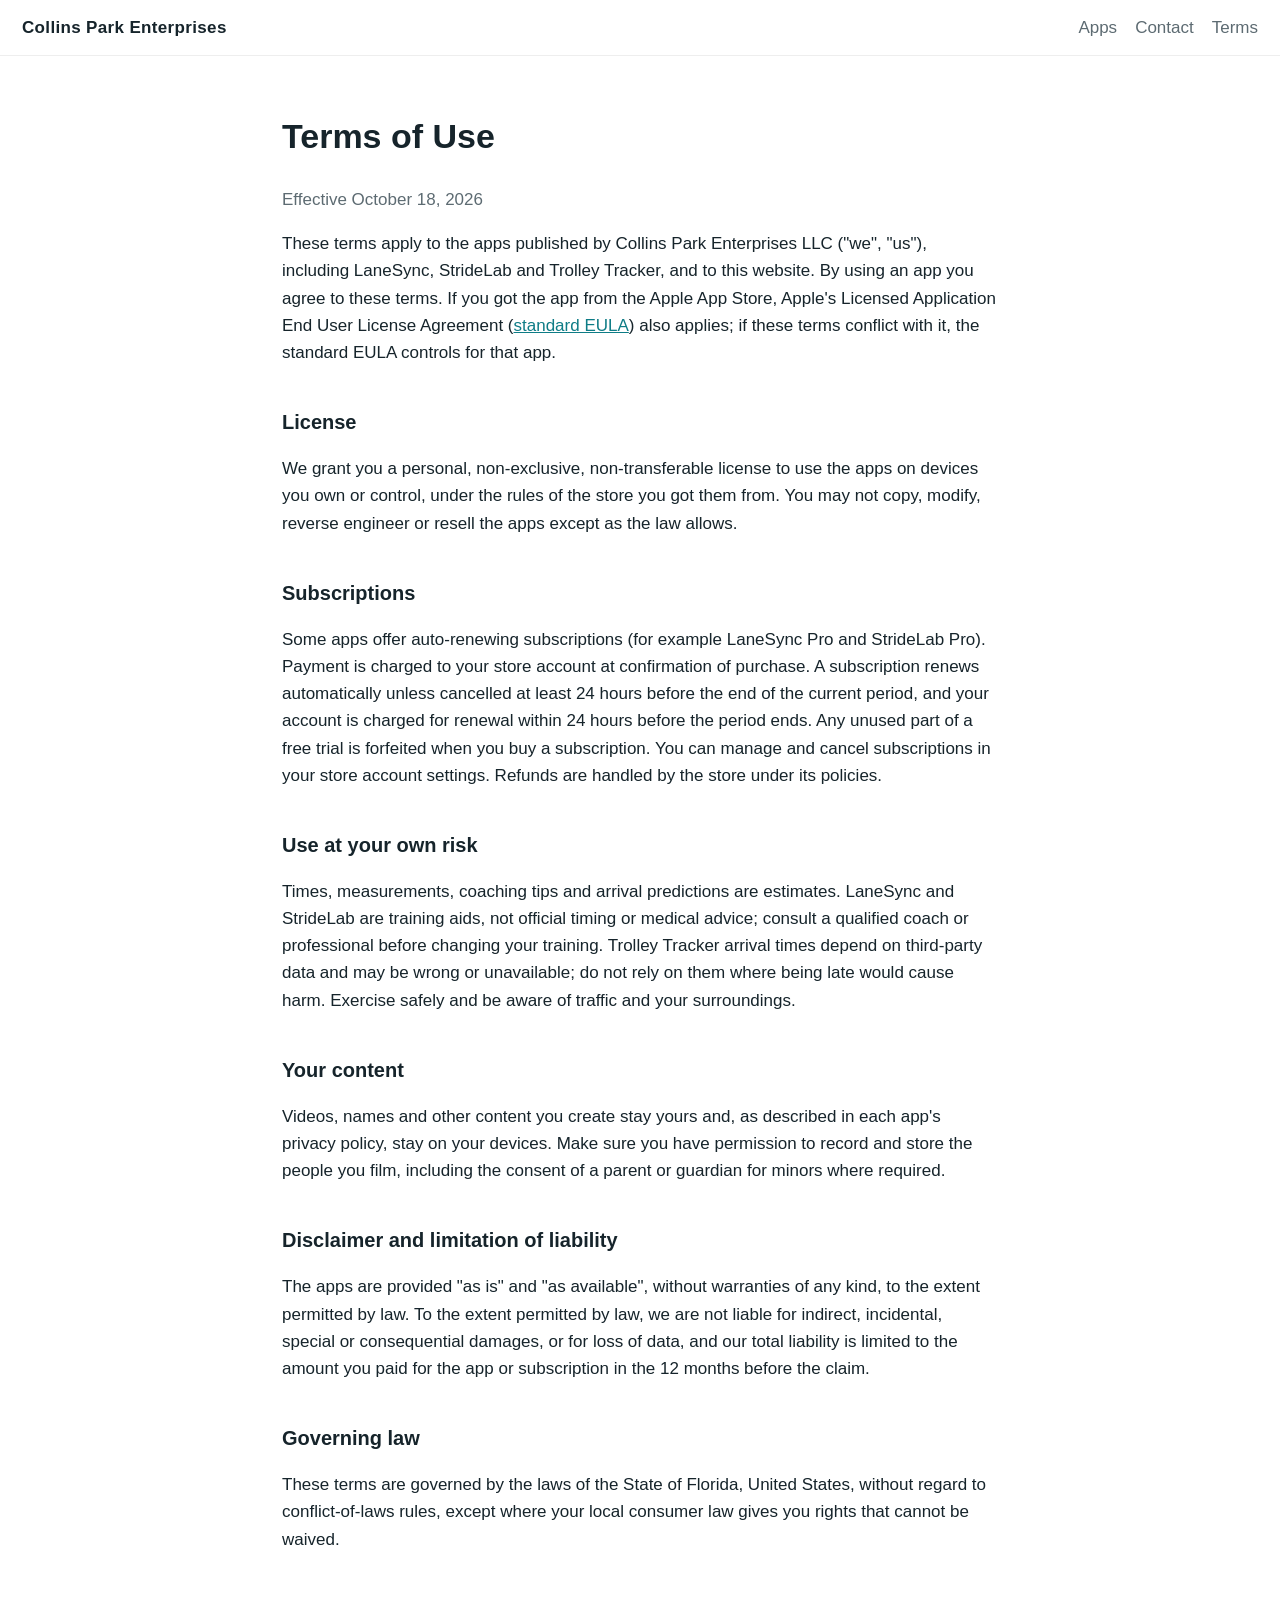
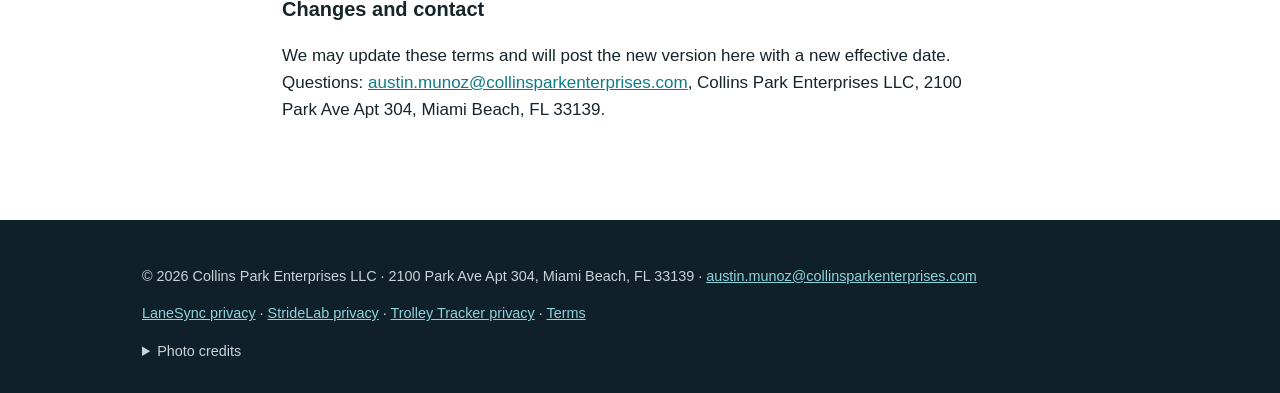
==== terms/index.html @ 1e59d23f "Collins Park Enterprises site: home, privacy policies, terms, photos" ====
<!doctype html><html lang="en"><head><meta charset="utf-8"><meta name="viewport" content="width=device-width,initial-scale=1">
<title>Terms of Use · Collins Park Enterprises</title><meta name="description" content="Collins Park Enterprises LLC, a Florida company that builds mobile apps."><link rel="stylesheet" href="../style.css"></head><body>
<header class="nav"><a class="brand" href="../">Collins Park Enterprises</a><nav><a href="../#apps">Apps</a><a href="../#contact">Contact</a><a href="../terms/">Terms</a></nav></header><main class="wrap doc"><h1>Terms of Use</h1><p class="muted">Effective October 18, 2026</p>
<p>These terms apply to the apps published by Collins Park Enterprises LLC ("we", "us"), including LaneSync, StrideLab and Trolley Tracker, and to this website. By using an app you agree to these terms. If you got the app from the Apple App Store, Apple's Licensed Application End User License Agreement (<a href="https://www.apple.com/legal/internet-services/itunes/dev/stdeula/">standard EULA</a>) also applies; if these terms conflict with it, the standard EULA controls for that app.</p>
<h2>License</h2><p>We grant you a personal, non-exclusive, non-transferable license to use the apps on devices you own or control, under the rules of the store you got them from. You may not copy, modify, reverse engineer or resell the apps except as the law allows.</p>
<h2>Subscriptions</h2><p>Some apps offer auto-renewing subscriptions (for example LaneSync Pro and StrideLab Pro). Payment is charged to your store account at confirmation of purchase. A subscription renews automatically unless cancelled at least 24 hours before the end of the current period, and your account is charged for renewal within 24 hours before the period ends. Any unused part of a free trial is forfeited when you buy a subscription. You can manage and cancel subscriptions in your store account settings. Refunds are handled by the store under its policies.</p>
<h2>Use at your own risk</h2><p>Times, measurements, coaching tips and arrival predictions are estimates. LaneSync and StrideLab are training aids, not official timing or medical advice; consult a qualified coach or professional before changing your training. Trolley Tracker arrival times depend on third-party data and may be wrong or unavailable; do not rely on them where being late would cause harm. Exercise safely and be aware of traffic and your surroundings.</p>
<h2>Your content</h2><p>Videos, names and other content you create stay yours and, as described in each app's privacy policy, stay on your devices. Make sure you have permission to record and store the people you film, including the consent of a parent or guardian for minors where required.</p>
<h2>Disclaimer and limitation of liability</h2><p>The apps are provided "as is" and "as available", without warranties of any kind, to the extent permitted by law. To the extent permitted by law, we are not liable for indirect, incidental, special or consequential damages, or for loss of data, and our total liability is limited to the amount you paid for the app or subscription in the 12 months before the claim.</p>
<h2>Governing law</h2><p>These terms are governed by the laws of the State of Florida, United States, without regard to conflict-of-laws rules, except where your local consumer law gives you rights that cannot be waived.</p>
<h2>Changes and contact</h2><p>We may update these terms and will post the new version here with a new effective date. Questions: <a href="mailto:austin.munoz@collinsparkenterprises.com">austin.munoz@collinsparkenterprises.com</a>, Collins Park Enterprises LLC, 2100 Park Ave Apt 304, Miami Beach, FL 33139.</p></main><footer><div class="wrap"><p>© 2026 Collins Park Enterprises LLC · 2100 Park Ave Apt 304, Miami Beach, FL 33139 · <a href="mailto:austin.munoz@collinsparkenterprises.com">austin.munoz@collinsparkenterprises.com</a></p>
<p><a href="../privacy/lanesync/">LaneSync privacy</a> · <a href="../privacy/stridelab/">StrideLab privacy</a> · <a href="../privacy/trolley-tracker/">Trolley Tracker privacy</a> · <a href="../terms/">Terms</a></p><details class="credits"><summary>Photo credits</summary><ul><li>“<a href="https://commons.wikimedia.org/wiki/File:Miami_Beach_-_Bass_Museum_of_Art_Building.jpg">Miami Beach - Bass Museum of Art Building</a>” by P. Hughes, <a href="https://creativecommons.org/licenses/by/4.0">CC BY 4.0</a>, via Wikimedia Commons. Resized and compressed.</li><li>“<a href="https://commons.wikimedia.org/wiki/File:Miami_Beach_-_Bass_Museum_of_Art_entrance.jpg">Miami Beach - Bass Museum of Art entrance</a>” by P. Hughes, <a href="https://creativecommons.org/licenses/by/4.0">CC BY 4.0</a>, via Wikimedia Commons. Resized and compressed.</li><li>“<a href="https://commons.wikimedia.org/wiki/File:Collins_Park_(Miami_Beach,_Florida)_1.jpg">Collins Park (Miami Beach, Florida) 1</a>” by Tamanoeconomico, <a href="https://creativecommons.org/licenses/by-sa/4.0">CC BY-SA 4.0</a>, via Wikimedia Commons. Resized and compressed.</li><li>“<a href="https://commons.wikimedia.org/wiki/File:Miami_Beach_Florida_-_Collins_Park,_Jan_2018_-_01.jpg">Miami Beach Florida - Collins Park, Jan 2018 - 01</a>” by Infrogmation of New Orleans, <a href="https://creativecommons.org/licenses/by/2.0">CC BY 2.0</a>, via Wikimedia Commons. Resized and compressed.</li></ul></details></div></footer></body></html>
---- style.css ----
:root{--ink:#16242b;--muted:#5d6b72;--accent:#0e7c86;--sand:#f6f1e9}
*{box-sizing:border-box}body{margin:0;font:17px/1.6 -apple-system,BlinkMacSystemFont,"Segoe UI",Roboto,sans-serif;color:var(--ink);background:#fff}
a{color:var(--accent)}.wrap{max-width:1040px;margin:0 auto;padding:0 22px}
.nav{display:flex;justify-content:space-between;align-items:center;padding:14px 22px;position:sticky;top:0;background:rgba(255,255,255,.94);backdrop-filter:blur(6px);z-index:2;border-bottom:1px solid #eee}
.brand{font-weight:700;text-decoration:none;color:var(--ink);letter-spacing:.02em}.nav nav a{margin-left:18px;text-decoration:none;color:var(--muted)}
.hero{min-height:62vh;display:flex;align-items:flex-end;background-size:cover;background-position:center;color:#fff;padding:0 0 56px}
.hero h1{font-size:clamp(2.2rem,6vw,4rem);margin:0;line-height:1.1}.hero p{font-size:1.25rem;margin:.4em 0 0}
section{margin:64px 0}.split{display:grid;grid-template-columns:1fr 1fr;gap:40px;align-items:center}
.split img,.band{width:100%;border-radius:14px;display:block;object-fit:cover}.band{height:320px;margin:64px 0}
.cards{display:grid;grid-template-columns:repeat(auto-fit,minmax(250px,1fr));gap:22px}
.cards article{background:var(--sand);border-radius:14px;padding:24px}.cards h3{margin-top:0}
.doc{max-width:760px;padding-top:30px;padding-bottom:40px}.doc h2{margin-top:2em;font-size:1.25rem}.muted{color:var(--muted)}.lead{background:var(--sand);padding:16px 20px;border-radius:10px}
footer{background:#10202a;color:#c9d3d8;padding:30px 0;font-size:.9rem;margin-top:40px}footer a{color:#8fd3da}
.credits summary{cursor:pointer;margin-top:10px}.credits li{margin:4px 0}
@media(max-width:760px){.split{grid-template-columns:1fr}.rev img{order:2}.nav nav a{margin-left:12px}}
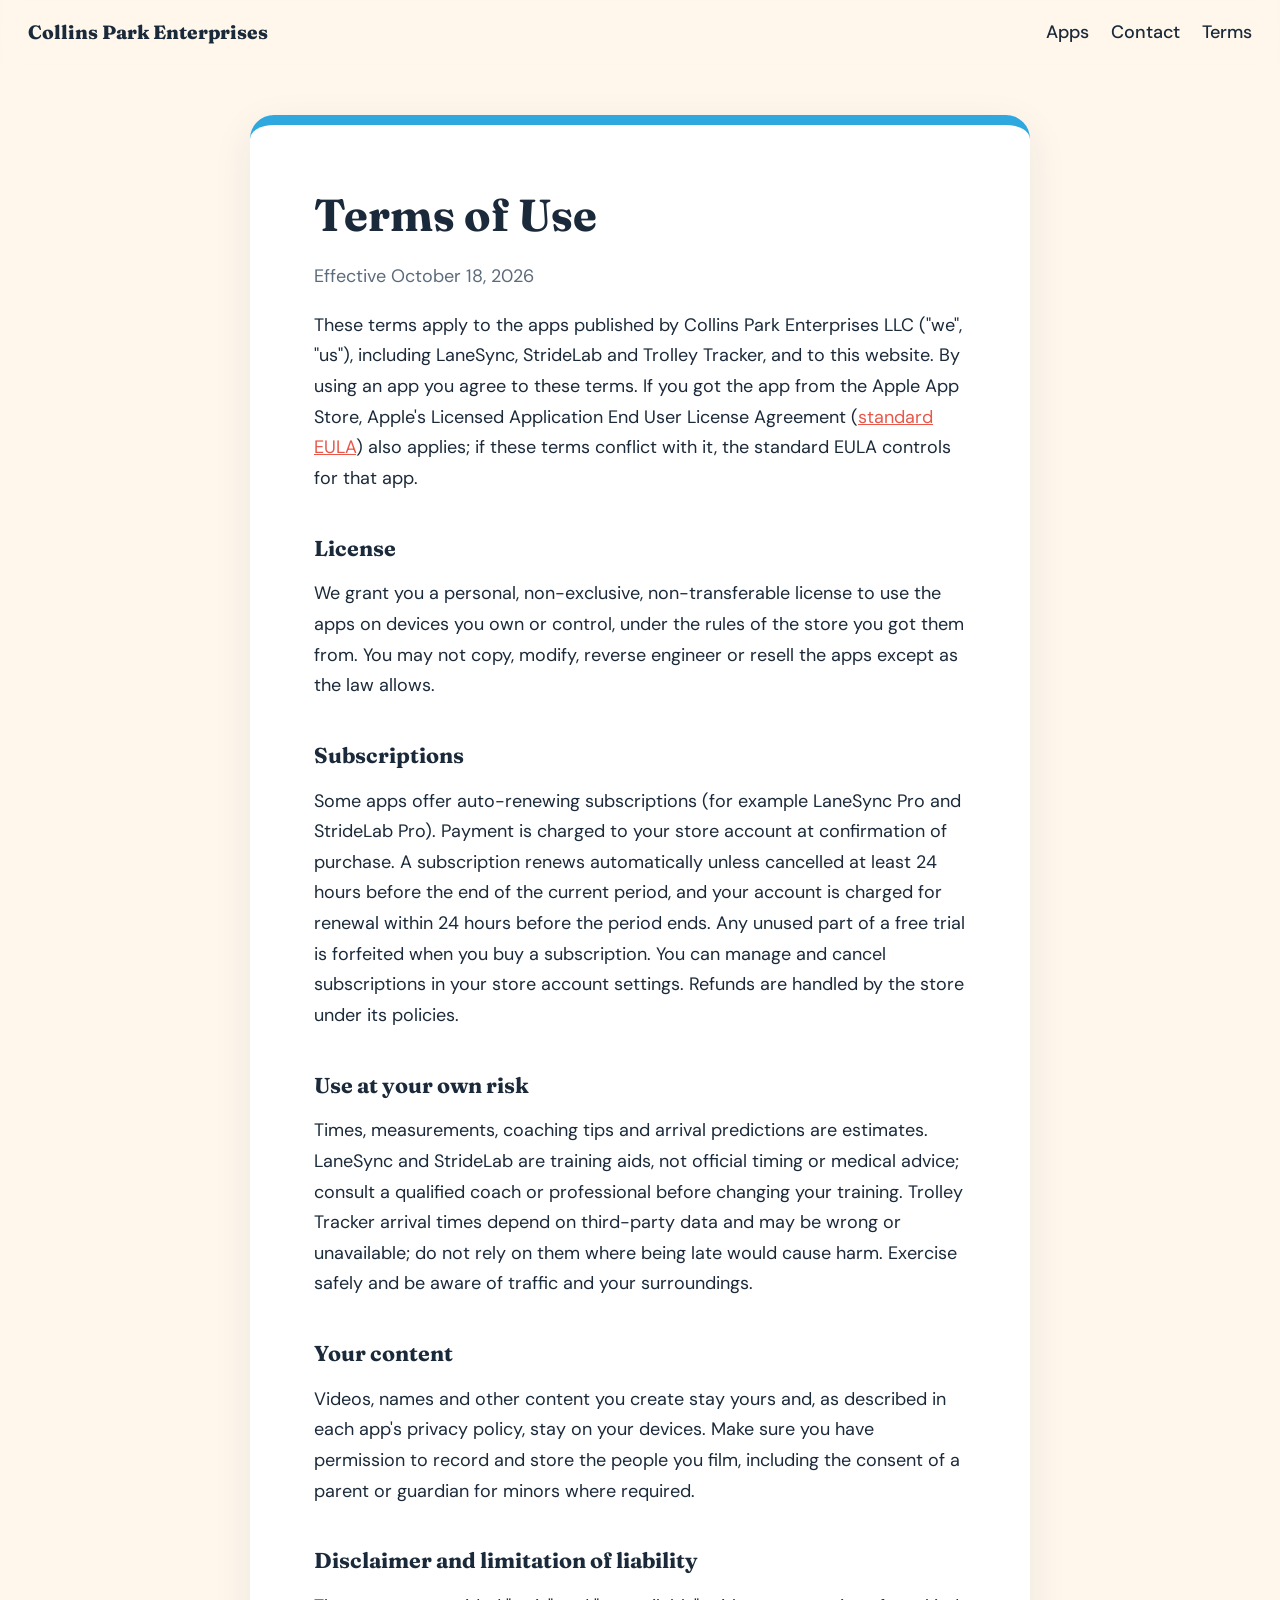
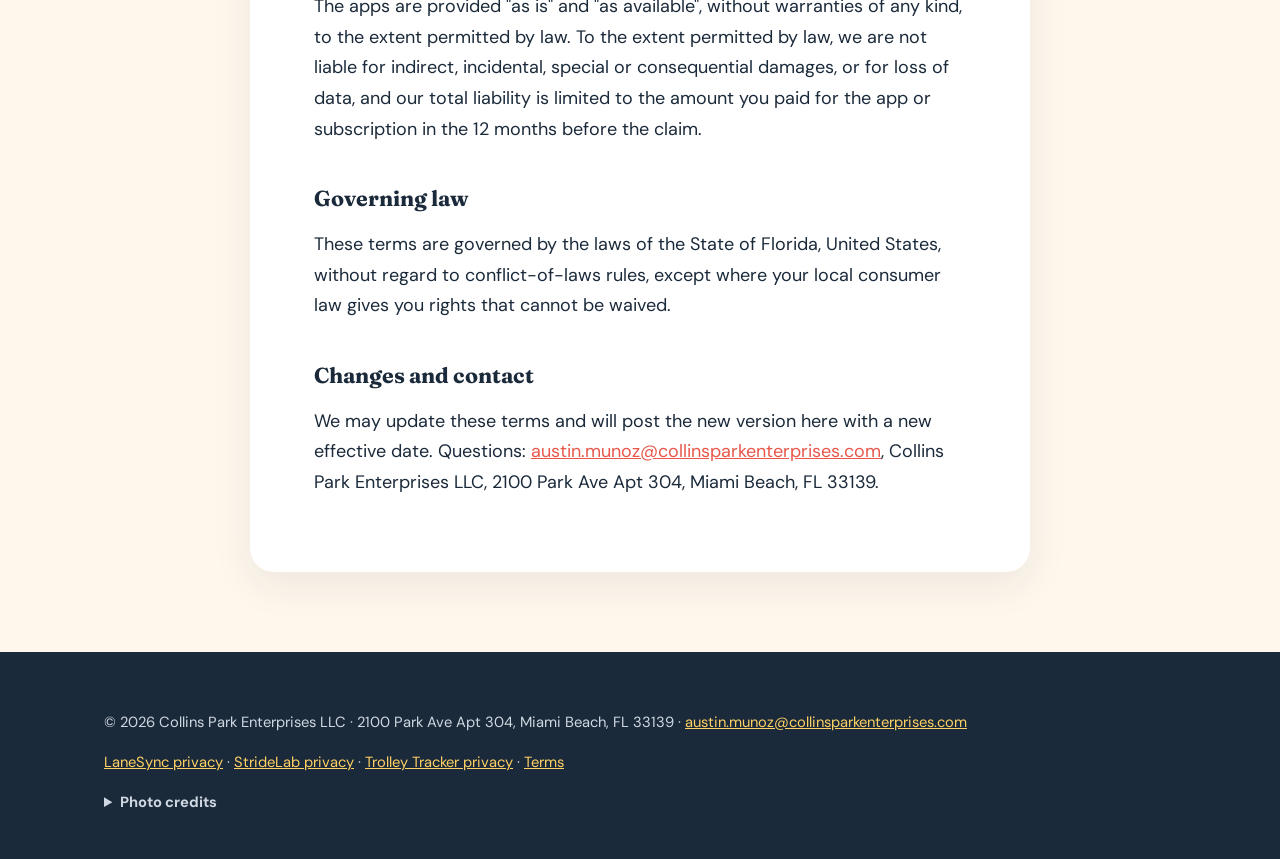
==== commit a7636f5f: "Sunny Miami Beach redesign: ETERNITY NOW hero, Miami Mountain photos, app icons, new type and palett" ====
--- a/terms/index.html
+++ b/terms/index.html
@@ -1,5 +1,5 @@
 <!doctype html><html lang="en"><head><meta charset="utf-8"><meta name="viewport" content="width=device-width,initial-scale=1">
-<title>Terms of Use · Collins Park Enterprises</title><meta name="description" content="Collins Park Enterprises LLC, a Florida company that builds mobile apps."><link rel="stylesheet" href="../style.css"></head><body>
+<title>Terms of Use · Collins Park Enterprises</title><meta name="description" content="Collins Park Enterprises LLC, a Florida company that builds mobile apps."><link rel="preconnect" href="https://fonts.googleapis.com"><link rel="preconnect" href="https://fonts.gstatic.com" crossorigin><link href="https://fonts.googleapis.com/css2?family=Fraunces:opsz,wght@9..144,600;9..144,800&family=DM+Sans:wght@400;500;700&display=swap" rel="stylesheet"><link rel="stylesheet" href="../style.css"></head><body>
 <header class="nav"><a class="brand" href="../">Collins Park Enterprises</a><nav><a href="../#apps">Apps</a><a href="../#contact">Contact</a><a href="../terms/">Terms</a></nav></header><main class="wrap doc"><h1>Terms of Use</h1><p class="muted">Effective October 18, 2026</p>
 <p>These terms apply to the apps published by Collins Park Enterprises LLC ("we", "us"), including LaneSync, StrideLab and Trolley Tracker, and to this website. By using an app you agree to these terms. If you got the app from the Apple App Store, Apple's Licensed Application End User License Agreement (<a href="https://www.apple.com/legal/internet-services/itunes/dev/stdeula/">standard EULA</a>) also applies; if these terms conflict with it, the standard EULA controls for that app.</p>
 <h2>License</h2><p>We grant you a personal, non-exclusive, non-transferable license to use the apps on devices you own or control, under the rules of the store you got them from. You may not copy, modify, reverse engineer or resell the apps except as the law allows.</p>
@@ -9,4 +9,4 @@
 <h2>Disclaimer and limitation of liability</h2><p>The apps are provided "as is" and "as available", without warranties of any kind, to the extent permitted by law. To the extent permitted by law, we are not liable for indirect, incidental, special or consequential damages, or for loss of data, and our total liability is limited to the amount you paid for the app or subscription in the 12 months before the claim.</p>
 <h2>Governing law</h2><p>These terms are governed by the laws of the State of Florida, United States, without regard to conflict-of-laws rules, except where your local consumer law gives you rights that cannot be waived.</p>
 <h2>Changes and contact</h2><p>We may update these terms and will post the new version here with a new effective date. Questions: <a href="mailto:austin.munoz@collinsparkenterprises.com">austin.munoz@collinsparkenterprises.com</a>, Collins Park Enterprises LLC, 2100 Park Ave Apt 304, Miami Beach, FL 33139.</p></main><footer><div class="wrap"><p>© 2026 Collins Park Enterprises LLC · 2100 Park Ave Apt 304, Miami Beach, FL 33139 · <a href="mailto:austin.munoz@collinsparkenterprises.com">austin.munoz@collinsparkenterprises.com</a></p>
-<p><a href="../privacy/lanesync/">LaneSync privacy</a> · <a href="../privacy/stridelab/">StrideLab privacy</a> · <a href="../privacy/trolley-tracker/">Trolley Tracker privacy</a> · <a href="../terms/">Terms</a></p><details class="credits"><summary>Photo credits</summary><ul><li>“<a href="https://commons.wikimedia.org/wiki/File:Miami_Beach_-_Bass_Museum_of_Art_Building.jpg">Miami Beach - Bass Museum of Art Building</a>” by P. Hughes, <a href="https://creativecommons.org/licenses/by/4.0">CC BY 4.0</a>, via Wikimedia Commons. Resized and compressed.</li><li>“<a href="https://commons.wikimedia.org/wiki/File:Miami_Beach_-_Bass_Museum_of_Art_entrance.jpg">Miami Beach - Bass Museum of Art entrance</a>” by P. Hughes, <a href="https://creativecommons.org/licenses/by/4.0">CC BY 4.0</a>, via Wikimedia Commons. Resized and compressed.</li><li>“<a href="https://commons.wikimedia.org/wiki/File:Collins_Park_(Miami_Beach,_Florida)_1.jpg">Collins Park (Miami Beach, Florida) 1</a>” by Tamanoeconomico, <a href="https://creativecommons.org/licenses/by-sa/4.0">CC BY-SA 4.0</a>, via Wikimedia Commons. Resized and compressed.</li><li>“<a href="https://commons.wikimedia.org/wiki/File:Miami_Beach_Florida_-_Collins_Park,_Jan_2018_-_01.jpg">Miami Beach Florida - Collins Park, Jan 2018 - 01</a>” by Infrogmation of New Orleans, <a href="https://creativecommons.org/licenses/by/2.0">CC BY 2.0</a>, via Wikimedia Commons. Resized and compressed.</li></ul></details></div></footer></body></html>+<p><a href="../privacy/lanesync/">LaneSync privacy</a> · <a href="../privacy/stridelab/">StrideLab privacy</a> · <a href="../privacy/trolley-tracker/">Trolley Tracker privacy</a> · <a href="../terms/">Terms</a></p><details class="credits"><summary>Photo credits</summary><ul><li>“<a href="https://www.flickr.com/photos/82538566@N00/32738382760">Bass Museum of Art (ETERNITY NOW by Sylvie Fleury)</a>” by Jim Bowen, licensed <a href="https://creativecommons.org/licenses/by/2.0/">CC BY 2.0</a>, via Flickr. Resized and compressed.</li><li>“<a href="https://www.flickr.com/photos/25955895@N03/32690999064">Miami Mountain (2016) by Ugo Rondinone, Collins Park</a>” by Phillip Pessar, licensed <a href="https://creativecommons.org/licenses/by/2.0/">CC BY 2.0</a>, via Flickr. Resized and compressed.</li><li>“<a href="https://www.flickr.com/photos/53136684@N00/49625136566">Miami Mountain</a>” by deldevries, licensed <a href="https://creativecommons.org/licenses/by-sa/2.0/">CC BY-SA 2.0</a>, via Flickr. Resized and compressed.</li><li>“<a href="https://www.flickr.com/photos/25955895@N03/33534813245">Bass Museum Miami Beach</a>” by Phillip Pessar, licensed <a href="https://creativecommons.org/licenses/by/2.0/">CC BY 2.0</a>, via Flickr. Resized and compressed.</li></ul><p>Artworks shown: <em>ETERNITY NOW</em> by Sylvie Fleury (The Bass); <em>Miami Mountain</em> by Ugo Rondinone (Collins Park). Photos used under the licenses above; no endorsement by the photographers, artists or The Bass is implied.</p></details></div></footer></body></html>
--- a/style.css
+++ b/style.css
@@ -1,15 +1,37 @@
-:root{--ink:#16242b;--muted:#5d6b72;--accent:#0e7c86;--sand:#f6f1e9}
-*{box-sizing:border-box}body{margin:0;font:17px/1.6 -apple-system,BlinkMacSystemFont,"Segoe UI",Roboto,sans-serif;color:var(--ink);background:#fff}
-a{color:var(--accent)}.wrap{max-width:1040px;margin:0 auto;padding:0 22px}
-.nav{display:flex;justify-content:space-between;align-items:center;padding:14px 22px;position:sticky;top:0;background:rgba(255,255,255,.94);backdrop-filter:blur(6px);z-index:2;border-bottom:1px solid #eee}
-.brand{font-weight:700;text-decoration:none;color:var(--ink);letter-spacing:.02em}.nav nav a{margin-left:18px;text-decoration:none;color:var(--muted)}
-.hero{min-height:62vh;display:flex;align-items:flex-end;background-size:cover;background-position:center;color:#fff;padding:0 0 56px}
-.hero h1{font-size:clamp(2.2rem,6vw,4rem);margin:0;line-height:1.1}.hero p{font-size:1.25rem;margin:.4em 0 0}
-section{margin:64px 0}.split{display:grid;grid-template-columns:1fr 1fr;gap:40px;align-items:center}
-.split img,.band{width:100%;border-radius:14px;display:block;object-fit:cover}.band{height:320px;margin:64px 0}
-.cards{display:grid;grid-template-columns:repeat(auto-fit,minmax(250px,1fr));gap:22px}
-.cards article{background:var(--sand);border-radius:14px;padding:24px}.cards h3{margin-top:0}
-.doc{max-width:760px;padding-top:30px;padding-bottom:40px}.doc h2{margin-top:2em;font-size:1.25rem}.muted{color:var(--muted)}.lead{background:var(--sand);padding:16px 20px;border-radius:10px}
-footer{background:#10202a;color:#c9d3d8;padding:30px 0;font-size:.9rem;margin-top:40px}footer a{color:#8fd3da}
-.credits summary{cursor:pointer;margin-top:10px}.credits li{margin:4px 0}
-@media(max-width:760px){.split{grid-template-columns:1fr}.rev img{order:2}.nav nav a{margin-left:12px}}
+:root{--sky:#2fa8e0;--sky-l:#d9f1fb;--coral:#ff6f61;--coral-d:#e8574a;--mint:#9fe3cf;--pink:#ffc6d3;--sun:#ffd166;--sand:#fff7ec;--ink:#1b2a3a;--muted:#5b6b7b;--r:24px}
+*{box-sizing:border-box}html{scroll-behavior:smooth}
+body{margin:0;font:18px/1.7 "DM Sans",system-ui,sans-serif;color:var(--ink);background:var(--sand)}
+h1,h2,h3{font-family:Fraunces,Georgia,serif;line-height:1.1;margin:.2em 0 .5em}h2{font-size:clamp(2rem,4vw,2.9rem)}
+a{color:var(--coral-d)}.wrap{max-width:1120px;margin:0 auto;padding:0 24px}
+.kicker{text-transform:uppercase;letter-spacing:.18em;font-size:.78rem;font-weight:700;color:var(--sky);margin:0}
+.nav{position:sticky;top:0;z-index:5;display:flex;justify-content:space-between;align-items:center;padding:16px 28px;background:rgba(255,247,236,.9);backdrop-filter:blur(10px)}
+.nav.over{position:absolute;left:0;right:0;background:transparent}.nav.over a{color:#fff}
+.brand{font-family:Fraunces,serif;font-weight:800;font-size:1.2rem;text-decoration:none;color:var(--ink)}
+.nav nav a{margin-left:22px;text-decoration:none;color:var(--ink);font-weight:500;transition:opacity .2s}.nav nav a:hover{opacity:.7}
+.hero{position:relative;min-height:100vh;display:flex;align-items:flex-end;overflow:hidden;color:#fff}
+.hero-img{position:absolute;inset:0;width:100%;height:100%;object-fit:cover;object-position:center 20%}
+.hero-shade{position:absolute;inset:0;background:linear-gradient(90deg,rgba(27,42,58,.55),rgba(27,42,58,0) 60%),linear-gradient(180deg,rgba(20,60,100,.35) 0%,rgba(20,60,100,0) 22%,rgba(20,60,100,0) 48%,rgba(255,111,97,.25) 68%,rgba(27,42,58,.88) 100%)}
+.hero-text{position:relative;padding-bottom:7vh;padding-top:42vh;width:100%}.hero .kicker{color:var(--sun)}
+.hero h1{font-size:clamp(2.4rem,6vw,4.4rem);font-weight:800;margin:.1em 0 .25em;text-shadow:0 4px 30px rgba(0,0,0,.25)}.hero h1 span{color:var(--sun)}
+.sub{max-width:560px;font-size:1.15rem;margin:0 0 28px}
+.btn{display:inline-block;background:var(--coral);color:#fff;text-decoration:none;font-weight:700;padding:14px 28px;border-radius:999px;box-shadow:0 10px 30px rgba(255,111,97,.45);transition:transform .2s,background .2s}.btn:hover{transform:translateY(-3px);background:var(--coral-d)}
+.deco{height:14px;background:repeating-linear-gradient(90deg,var(--coral) 0 60px,var(--sun) 60px 120px,var(--mint) 120px 180px,var(--sky) 180px 240px,var(--pink) 240px 300px)}
+main section{margin:110px auto}
+.split{display:grid;grid-template-columns:1.1fr .9fr;gap:70px;align-items:center}
+.photo{margin:0;border-radius:var(--r);overflow:hidden;box-shadow:0 25px 60px rgba(27,42,58,.18)}.photo img{width:100%;height:100%;display:block;object-fit:cover;transition:transform .6s}.photo:hover img{transform:scale(1.04)}
+.tilt{transform:rotate(2deg);max-height:600px;outline:10px solid #fff}
+.apps{background:linear-gradient(180deg,var(--sky-l),#fff);padding:100px 0;margin:0!important;border-radius:60px 60px 0 0}
+.cards{display:grid;grid-template-columns:repeat(3,1fr);gap:28px;margin-top:40px}
+.card{background:#fff;border-radius:var(--r);padding:34px 30px;box-shadow:0 12px 34px rgba(27,42,58,.08);border-top:8px solid var(--coral);transition:transform .25s,box-shadow .25s}
+.card:hover{transform:translateY(-8px);box-shadow:0 24px 50px rgba(27,42,58,.16)}.c2{border-color:var(--sky)}.c3{border-color:var(--mint)}
+.card img{border-radius:22%;box-shadow:0 8px 20px rgba(0,0,0,.15)}.card h3{font-size:1.6rem;margin-top:18px}.card p{color:var(--muted)}.card a{font-weight:700;text-decoration:none}
+.gallery{display:grid;grid-template-columns:1fr 1fr;gap:28px}.gallery .photo{aspect-ratio:4/3}
+.contact-card{background:linear-gradient(135deg,var(--coral),#ff9a76 55%,var(--sun));color:#fff;border-radius:40px;padding:70px clamp(28px,6vw,80px);box-shadow:0 30px 60px rgba(255,111,97,.3)}
+.contact-card .kicker{color:#fff;opacity:.85}.contact-card a{color:#fff}.big{font-size:clamp(1.05rem,2.6vw,1.6rem);font-weight:700;word-break:break-word}
+.doc{max-width:780px;background:#fff;border-radius:var(--r);padding:56px clamp(22px,6vw,64px);margin:50px auto 80px;box-shadow:0 12px 40px rgba(27,42,58,.08);border-top:10px solid var(--sky)}
+.doc h1{font-size:clamp(2rem,5vw,2.8rem)}.doc h2{font-size:1.35rem;margin-top:2em;color:var(--ink)}.doc li{margin:.35em 0}
+.muted{color:var(--muted)}.lead{background:var(--sky-l);padding:18px 22px;border-radius:16px;border-left:5px solid var(--coral)}
+footer{background:var(--ink);color:#cfd8e2;padding:44px 0;font-size:.92rem}footer a{color:var(--sun)}
+.credits summary{cursor:pointer;margin-top:12px;font-weight:700}.credits li{margin:6px 0}
+@media(max-width:860px){.split,.gallery{grid-template-columns:1fr;gap:40px}.cards{grid-template-columns:1fr}.tilt{transform:none}.nav{padding:14px 18px}.nav nav a{margin-left:14px;font-size:.92rem}.brand{font-size:1rem}main section{margin:70px auto}.apps{padding:70px 0;border-radius:36px 36px 0 0}.hero{min-height:74svh}.hero-img{object-position:55% 20%}.hero-text{padding-top:30svh;padding-bottom:5svh}}
+@media(max-width:420px){.nav nav a:nth-child(3){display:none}}
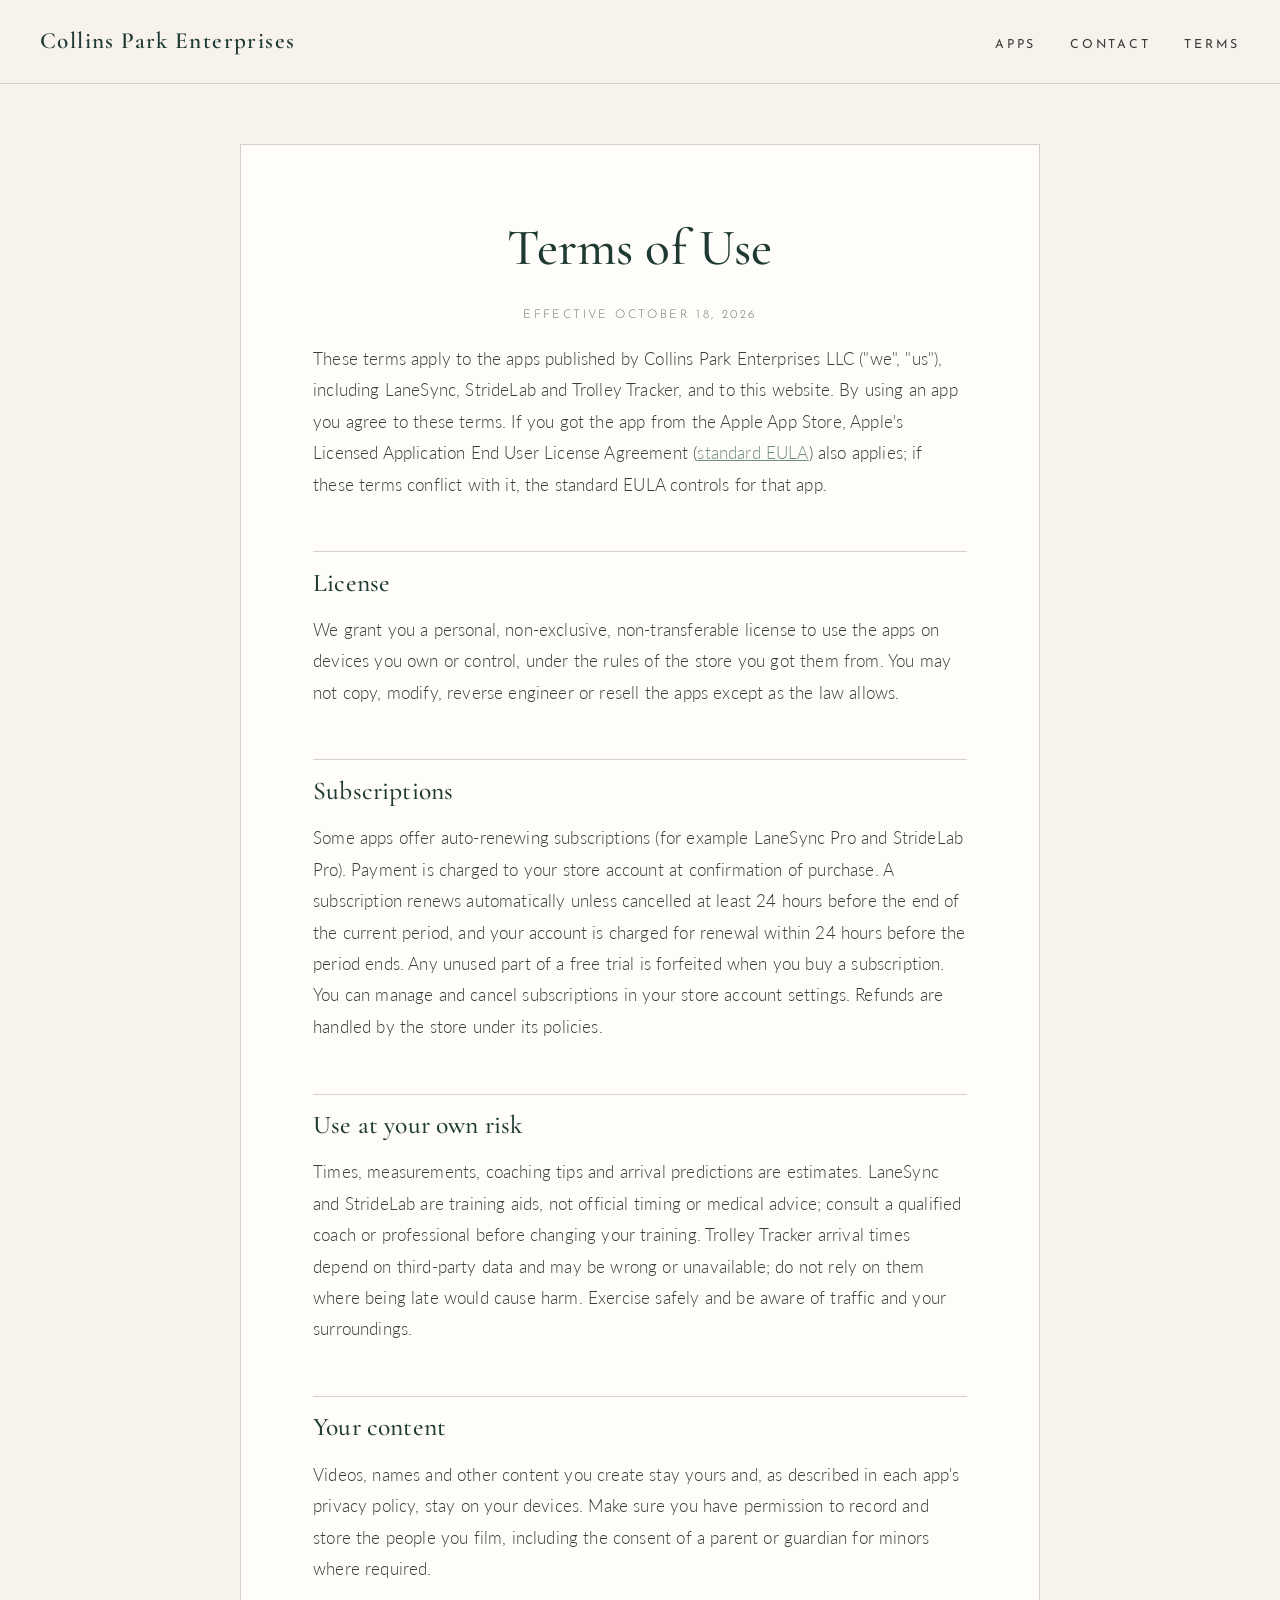
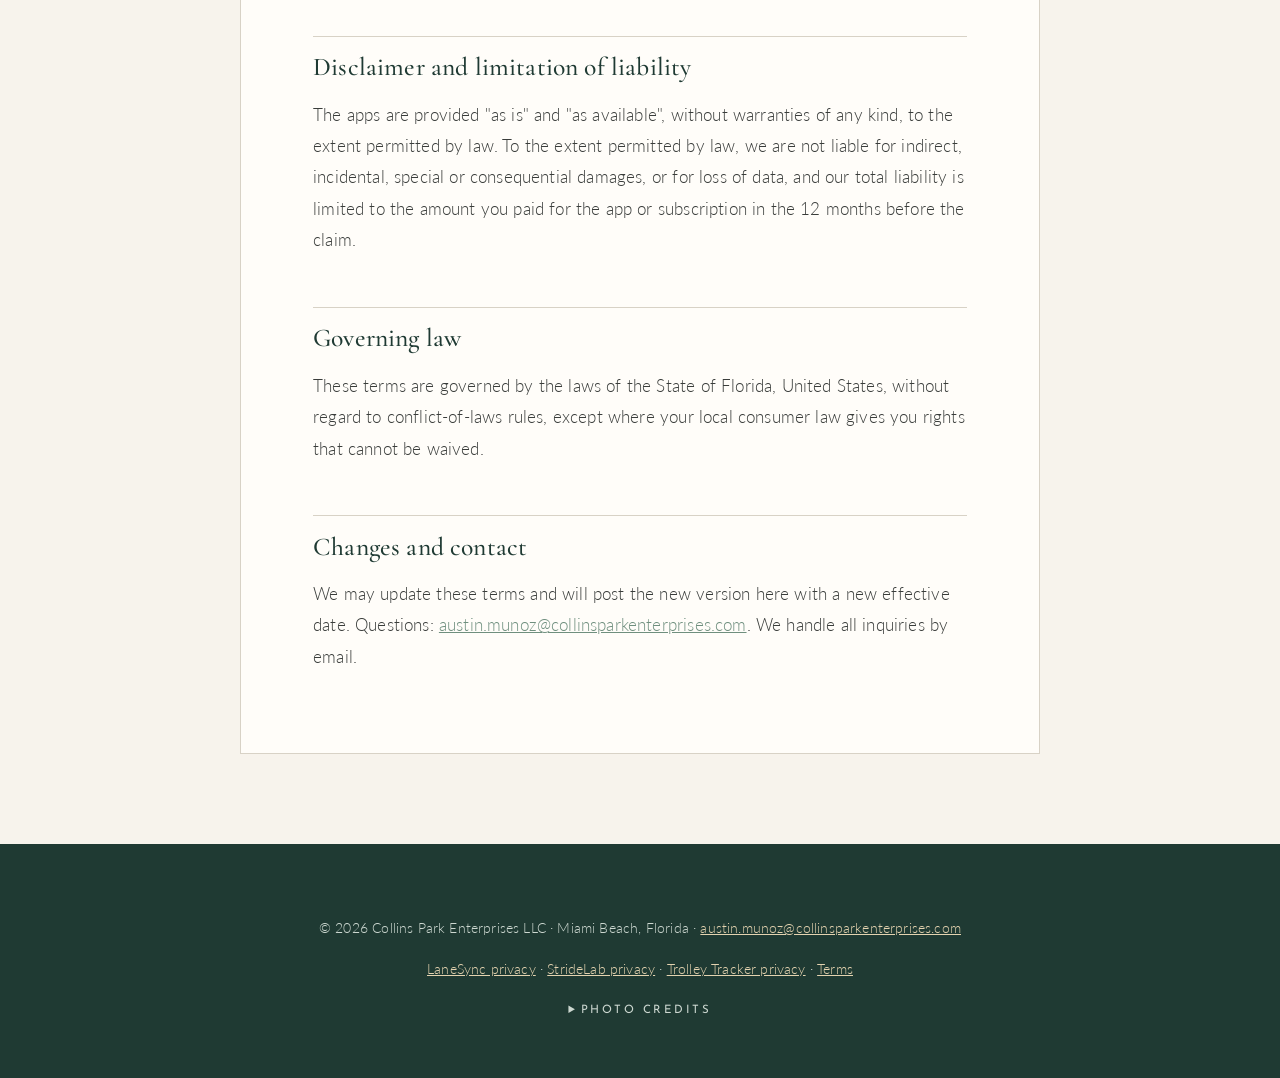
==== commit bb1238fe: "Refined Art Deco redesign (sage/deep green palette, serif + Josefin type); remove mailing address, e" ====
--- a/terms/index.html
+++ b/terms/index.html
@@ -1,5 +1,5 @@
 <!doctype html><html lang="en"><head><meta charset="utf-8"><meta name="viewport" content="width=device-width,initial-scale=1">
-<title>Terms of Use · Collins Park Enterprises</title><meta name="description" content="Collins Park Enterprises LLC, a Florida company that builds mobile apps."><link rel="preconnect" href="https://fonts.googleapis.com"><link rel="preconnect" href="https://fonts.gstatic.com" crossorigin><link href="https://fonts.googleapis.com/css2?family=Fraunces:opsz,wght@9..144,600;9..144,800&family=DM+Sans:wght@400;500;700&display=swap" rel="stylesheet"><link rel="stylesheet" href="../style.css"></head><body>
+<title>Terms of Use · Collins Park Enterprises</title><meta name="description" content="Collins Park Enterprises LLC, a Florida company that builds mobile apps."><link rel="preconnect" href="https://fonts.googleapis.com"><link rel="preconnect" href="https://fonts.gstatic.com" crossorigin><link href="https://fonts.googleapis.com/css2?family=Cormorant+Garamond:ital,wght@0,400;0,500;0,600;1,400&family=Josefin+Sans:wght@300;400;600&family=Lato:wght@300;400;700&display=swap" rel="stylesheet"><link rel="stylesheet" href="../style.css"></head><body>
 <header class="nav"><a class="brand" href="../">Collins Park Enterprises</a><nav><a href="../#apps">Apps</a><a href="../#contact">Contact</a><a href="../terms/">Terms</a></nav></header><main class="wrap doc"><h1>Terms of Use</h1><p class="muted">Effective October 18, 2026</p>
 <p>These terms apply to the apps published by Collins Park Enterprises LLC ("we", "us"), including LaneSync, StrideLab and Trolley Tracker, and to this website. By using an app you agree to these terms. If you got the app from the Apple App Store, Apple's Licensed Application End User License Agreement (<a href="https://www.apple.com/legal/internet-services/itunes/dev/stdeula/">standard EULA</a>) also applies; if these terms conflict with it, the standard EULA controls for that app.</p>
 <h2>License</h2><p>We grant you a personal, non-exclusive, non-transferable license to use the apps on devices you own or control, under the rules of the store you got them from. You may not copy, modify, reverse engineer or resell the apps except as the law allows.</p>
@@ -8,5 +8,5 @@
 <h2>Your content</h2><p>Videos, names and other content you create stay yours and, as described in each app's privacy policy, stay on your devices. Make sure you have permission to record and store the people you film, including the consent of a parent or guardian for minors where required.</p>
 <h2>Disclaimer and limitation of liability</h2><p>The apps are provided "as is" and "as available", without warranties of any kind, to the extent permitted by law. To the extent permitted by law, we are not liable for indirect, incidental, special or consequential damages, or for loss of data, and our total liability is limited to the amount you paid for the app or subscription in the 12 months before the claim.</p>
 <h2>Governing law</h2><p>These terms are governed by the laws of the State of Florida, United States, without regard to conflict-of-laws rules, except where your local consumer law gives you rights that cannot be waived.</p>
-<h2>Changes and contact</h2><p>We may update these terms and will post the new version here with a new effective date. Questions: <a href="mailto:austin.munoz@collinsparkenterprises.com">austin.munoz@collinsparkenterprises.com</a>, Collins Park Enterprises LLC, 2100 Park Ave Apt 304, Miami Beach, FL 33139.</p></main><footer><div class="wrap"><p>© 2026 Collins Park Enterprises LLC · 2100 Park Ave Apt 304, Miami Beach, FL 33139 · <a href="mailto:austin.munoz@collinsparkenterprises.com">austin.munoz@collinsparkenterprises.com</a></p>
+<h2>Changes and contact</h2><p>We may update these terms and will post the new version here with a new effective date. Questions: <a href="mailto:austin.munoz@collinsparkenterprises.com">austin.munoz@collinsparkenterprises.com</a>. We handle all inquiries by email.</p></main><footer><div class="wrap"><p>© 2026 Collins Park Enterprises LLC · Miami Beach, Florida · <a href="mailto:austin.munoz@collinsparkenterprises.com">austin.munoz@collinsparkenterprises.com</a></p>
 <p><a href="../privacy/lanesync/">LaneSync privacy</a> · <a href="../privacy/stridelab/">StrideLab privacy</a> · <a href="../privacy/trolley-tracker/">Trolley Tracker privacy</a> · <a href="../terms/">Terms</a></p><details class="credits"><summary>Photo credits</summary><ul><li>“<a href="https://www.flickr.com/photos/82538566@N00/32738382760">Bass Museum of Art (ETERNITY NOW by Sylvie Fleury)</a>” by Jim Bowen, licensed <a href="https://creativecommons.org/licenses/by/2.0/">CC BY 2.0</a>, via Flickr. Resized and compressed.</li><li>“<a href="https://www.flickr.com/photos/25955895@N03/32690999064">Miami Mountain (2016) by Ugo Rondinone, Collins Park</a>” by Phillip Pessar, licensed <a href="https://creativecommons.org/licenses/by/2.0/">CC BY 2.0</a>, via Flickr. Resized and compressed.</li><li>“<a href="https://www.flickr.com/photos/53136684@N00/49625136566">Miami Mountain</a>” by deldevries, licensed <a href="https://creativecommons.org/licenses/by-sa/2.0/">CC BY-SA 2.0</a>, via Flickr. Resized and compressed.</li><li>“<a href="https://www.flickr.com/photos/25955895@N03/33534813245">Bass Museum Miami Beach</a>” by Phillip Pessar, licensed <a href="https://creativecommons.org/licenses/by/2.0/">CC BY 2.0</a>, via Flickr. Resized and compressed.</li></ul><p>Artworks shown: <em>ETERNITY NOW</em> by Sylvie Fleury (The Bass); <em>Miami Mountain</em> by Ugo Rondinone (Collins Park). Photos used under the licenses above; no endorsement by the photographers, artists or The Bass is implied.</p></details></div></footer></body></html>
--- a/style.css
+++ b/style.css
@@ -1,37 +1,44 @@
-:root{--sky:#2fa8e0;--sky-l:#d9f1fb;--coral:#ff6f61;--coral-d:#e8574a;--mint:#9fe3cf;--pink:#ffc6d3;--sun:#ffd166;--sand:#fff7ec;--ink:#1b2a3a;--muted:#5b6b7b;--r:24px}
+:root{--cream:#f7f3ec;--paper:#fffdf9;--sage:#b9c9bc;--sage-l:#e4ebe3;--euc:#6f8f7e;--deep:#1f3a33;--navy:#1c2a3a;--brass:#b08d57;--ink:#3a3d3b;--muted:#6c716d;--line:#d8d2c6}
 *{box-sizing:border-box}html{scroll-behavior:smooth}
-body{margin:0;font:18px/1.7 "DM Sans",system-ui,sans-serif;color:var(--ink);background:var(--sand)}
-h1,h2,h3{font-family:Fraunces,Georgia,serif;line-height:1.1;margin:.2em 0 .5em}h2{font-size:clamp(2rem,4vw,2.9rem)}
-a{color:var(--coral-d)}.wrap{max-width:1120px;margin:0 auto;padding:0 24px}
-.kicker{text-transform:uppercase;letter-spacing:.18em;font-size:.78rem;font-weight:700;color:var(--sky);margin:0}
-.nav{position:sticky;top:0;z-index:5;display:flex;justify-content:space-between;align-items:center;padding:16px 28px;background:rgba(255,247,236,.9);backdrop-filter:blur(10px)}
-.nav.over{position:absolute;left:0;right:0;background:transparent}.nav.over a{color:#fff}
-.brand{font-family:Fraunces,serif;font-weight:800;font-size:1.2rem;text-decoration:none;color:var(--ink)}
-.nav nav a{margin-left:22px;text-decoration:none;color:var(--ink);font-weight:500;transition:opacity .2s}.nav nav a:hover{opacity:.7}
-.hero{position:relative;min-height:100vh;display:flex;align-items:flex-end;overflow:hidden;color:#fff}
-.hero-img{position:absolute;inset:0;width:100%;height:100%;object-fit:cover;object-position:center 20%}
-.hero-shade{position:absolute;inset:0;background:linear-gradient(90deg,rgba(27,42,58,.55),rgba(27,42,58,0) 60%),linear-gradient(180deg,rgba(20,60,100,.35) 0%,rgba(20,60,100,0) 22%,rgba(20,60,100,0) 48%,rgba(255,111,97,.25) 68%,rgba(27,42,58,.88) 100%)}
-.hero-text{position:relative;padding-bottom:7vh;padding-top:42vh;width:100%}.hero .kicker{color:var(--sun)}
-.hero h1{font-size:clamp(2.4rem,6vw,4.4rem);font-weight:800;margin:.1em 0 .25em;text-shadow:0 4px 30px rgba(0,0,0,.25)}.hero h1 span{color:var(--sun)}
-.sub{max-width:560px;font-size:1.15rem;margin:0 0 28px}
-.btn{display:inline-block;background:var(--coral);color:#fff;text-decoration:none;font-weight:700;padding:14px 28px;border-radius:999px;box-shadow:0 10px 30px rgba(255,111,97,.45);transition:transform .2s,background .2s}.btn:hover{transform:translateY(-3px);background:var(--coral-d)}
-.deco{height:14px;background:repeating-linear-gradient(90deg,var(--coral) 0 60px,var(--sun) 60px 120px,var(--mint) 120px 180px,var(--sky) 180px 240px,var(--pink) 240px 300px)}
+body{margin:0;font:300 17px/1.85 Lato,system-ui,sans-serif;color:var(--ink);background:var(--cream);letter-spacing:.01em}
+h1,h2,h3{font-family:"Cormorant Garamond",Georgia,serif;font-weight:500;line-height:1.15;color:var(--deep);margin:.2em 0 .5em}
+h2{font-size:clamp(2.1rem,3.6vw,3rem)}h3{font-size:1.75rem}em{font-style:italic}
+a{color:var(--euc)}.wrap{max-width:1160px;margin:0 auto;padding:0 28px}
+.kicker,.nav nav a,.btn,.card a,.credits summary{font-family:"Josefin Sans",sans-serif;text-transform:uppercase;letter-spacing:.22em;font-weight:400}
+.kicker{font-size:.75rem;color:var(--brass);margin:0 0 .4em}
+.nav{position:sticky;top:0;z-index:5;display:flex;justify-content:space-between;align-items:center;padding:20px 40px;background:rgba(247,243,236,.95);border-bottom:1px solid var(--line)}
+.nav.over{position:absolute;left:0;right:0;background:transparent;border-color:rgba(255,255,255,.35)}.nav.over a,.nav.over .brand{color:#fff}
+.brand{font-family:"Cormorant Garamond",serif;font-size:1.45rem;font-weight:600;letter-spacing:.06em;text-decoration:none;color:var(--deep)}
+.nav nav a{margin-left:34px;font-size:.78rem;text-decoration:none;color:var(--ink);transition:color .3s}.nav nav a:hover{color:var(--brass)}
+.hero{position:relative;min-height:94vh;display:flex;align-items:center;justify-content:center;text-align:center;overflow:hidden;color:#fff}
+.hero-img{position:absolute;inset:0;width:100%;height:100%;object-fit:cover;object-position:center 22%}
+.hero-shade{position:absolute;inset:0;background:linear-gradient(180deg,rgba(20,35,30,.4),rgba(20,35,30,.38) 50%,rgba(20,35,30,.6))}
+.hero-text{position:relative;padding-top:30vh}.hero .kicker{color:#f2e6cf}
+.hero h1{color:#fff;font-weight:400;font-size:clamp(2.6rem,6vw,5rem);letter-spacing:.01em;text-shadow:0 2px 24px rgba(0,0,0,.3)}.hero h1 em{color:#e9f0e6}
+.sub{max-width:600px;margin:0 auto 34px;font-size:1.1rem}
+.btn{display:inline-block;font-size:.78rem;padding:15px 34px;border:1px solid currentColor;color:var(--deep);text-decoration:none;transition:background .3s,color .3s}
+.btn.light{color:#fff}.btn:hover{background:var(--deep);color:#fff;border-color:var(--deep)}
+.deco{display:flex;align-items:center;justify-content:center;gap:18px;padding:46px 0 0;color:var(--brass)}.deco span{width:120px;height:1px;background:var(--brass)}.deco i{font-style:normal;font-size:.7rem}
 main section{margin:110px auto}
-.split{display:grid;grid-template-columns:1.1fr .9fr;gap:70px;align-items:center}
-.photo{margin:0;border-radius:var(--r);overflow:hidden;box-shadow:0 25px 60px rgba(27,42,58,.18)}.photo img{width:100%;height:100%;display:block;object-fit:cover;transition:transform .6s}.photo:hover img{transform:scale(1.04)}
-.tilt{transform:rotate(2deg);max-height:600px;outline:10px solid #fff}
-.apps{background:linear-gradient(180deg,var(--sky-l),#fff);padding:100px 0;margin:0!important;border-radius:60px 60px 0 0}
-.cards{display:grid;grid-template-columns:repeat(3,1fr);gap:28px;margin-top:40px}
-.card{background:#fff;border-radius:var(--r);padding:34px 30px;box-shadow:0 12px 34px rgba(27,42,58,.08);border-top:8px solid var(--coral);transition:transform .25s,box-shadow .25s}
-.card:hover{transform:translateY(-8px);box-shadow:0 24px 50px rgba(27,42,58,.16)}.c2{border-color:var(--sky)}.c3{border-color:var(--mint)}
-.card img{border-radius:22%;box-shadow:0 8px 20px rgba(0,0,0,.15)}.card h3{font-size:1.6rem;margin-top:18px}.card p{color:var(--muted)}.card a{font-weight:700;text-decoration:none}
-.gallery{display:grid;grid-template-columns:1fr 1fr;gap:28px}.gallery .photo{aspect-ratio:4/3}
-.contact-card{background:linear-gradient(135deg,var(--coral),#ff9a76 55%,var(--sun));color:#fff;border-radius:40px;padding:70px clamp(28px,6vw,80px);box-shadow:0 30px 60px rgba(255,111,97,.3)}
-.contact-card .kicker{color:#fff;opacity:.85}.contact-card a{color:#fff}.big{font-size:clamp(1.05rem,2.6vw,1.6rem);font-weight:700;word-break:break-word}
-.doc{max-width:780px;background:#fff;border-radius:var(--r);padding:56px clamp(22px,6vw,64px);margin:50px auto 80px;box-shadow:0 12px 40px rgba(27,42,58,.08);border-top:10px solid var(--sky)}
-.doc h1{font-size:clamp(2rem,5vw,2.8rem)}.doc h2{font-size:1.35rem;margin-top:2em;color:var(--ink)}.doc li{margin:.35em 0}
-.muted{color:var(--muted)}.lead{background:var(--sky-l);padding:18px 22px;border-radius:16px;border-left:5px solid var(--coral)}
-footer{background:var(--ink);color:#cfd8e2;padding:44px 0;font-size:.92rem}footer a{color:var(--sun)}
-.credits summary{cursor:pointer;margin-top:12px;font-weight:700}.credits li{margin:6px 0}
-@media(max-width:860px){.split,.gallery{grid-template-columns:1fr;gap:40px}.cards{grid-template-columns:1fr}.tilt{transform:none}.nav{padding:14px 18px}.nav nav a{margin-left:14px;font-size:.92rem}.brand{font-size:1rem}main section{margin:70px auto}.apps{padding:70px 0;border-radius:36px 36px 0 0}.hero{min-height:74svh}.hero-img{object-position:55% 20%}.hero-text{padding-top:30svh;padding-bottom:5svh}}
+.split{display:grid;grid-template-columns:1fr 1fr;gap:90px;align-items:center}.split p{color:var(--muted)}
+.photo{margin:0;overflow:hidden;position:relative}.photo img{width:100%;height:100%;display:block;object-fit:cover;transition:transform 1.2s ease}.photo:hover img{transform:scale(1.035)}
+.tilt{aspect-ratio:4/5;outline:1px solid var(--brass);outline-offset:16px;margin:16px}
+.apps{background:var(--sage-l);padding:110px 0;margin:0!important;text-align:center;border-top:1px solid var(--line);border-bottom:1px solid var(--line)}
+.intro{max-width:560px;margin:0 auto;color:var(--muted)}
+.cards{display:grid;grid-template-columns:repeat(3,1fr);gap:30px;margin-top:56px;text-align:center}
+.card{background:var(--paper);padding:48px 34px 40px;border:1px solid var(--line);transition:transform .4s,box-shadow .4s}
+.card:hover{transform:translateY(-6px);box-shadow:0 22px 44px rgba(31,58,51,.12)}
+.card img{border-radius:22%;box-shadow:0 6px 16px rgba(0,0,0,.12)}.card h3{margin:22px 0 8px}.card p{color:var(--muted);font-size:.98rem}
+.card a{font-size:.72rem;text-decoration:none;color:var(--deep);border-bottom:1px solid var(--brass);padding-bottom:4px}
+.gallery{display:grid;grid-template-columns:1.25fr 1fr;gap:30px}.gallery .photo{aspect-ratio:4/3}.gallery .photo:last-child{margin-top:80px}
+.contact{text-align:center}.contact-card{border:1px solid var(--line);background:var(--paper);padding:80px clamp(24px,6vw,90px);position:relative}
+.contact-card:before{content:"";position:absolute;inset:12px;border:1px solid var(--sage);pointer-events:none}
+.big{font-family:"Cormorant Garamond",serif;font-size:clamp(1.2rem,2.8vw,2rem);word-break:break-word}.big a{color:var(--deep);text-decoration:none;border-bottom:1px solid var(--brass)}
+.doc{max-width:800px;background:var(--paper);border:1px solid var(--line);padding:64px clamp(22px,6vw,72px);margin:60px auto 90px}
+.doc h1{font-size:clamp(2.2rem,5vw,3.2rem);text-align:center}.doc>.muted{text-align:center;font-family:"Josefin Sans";text-transform:uppercase;letter-spacing:.2em;font-size:.75rem}
+.doc h2{font-size:1.6rem;margin-top:2em;padding-top:.6em;border-top:1px solid var(--line)}.doc li{margin:.4em 0}
+.muted{color:var(--muted)}.lead{background:var(--sage-l);padding:20px 26px;border-left:2px solid var(--euc)}
+footer{background:var(--deep);color:#cdd8d1;padding:56px 0;font-size:.9rem;text-align:center}footer a{color:#e4d3b0}
+.credits summary{cursor:pointer;margin-top:18px;font-size:.72rem}.credits ul{text-align:left;max-width:860px;margin:16px auto}.credits li{margin:6px 0}
+@media(max-width:860px){.split,.gallery{grid-template-columns:1fr;gap:48px}.gallery .photo:last-child{margin-top:0}.cards{grid-template-columns:1fr}.nav{padding:16px 20px}.nav nav a{margin-left:16px;font-size:.68rem;letter-spacing:.14em}.brand{font-size:1.1rem}main section{margin:76px auto}.apps{padding:76px 0}.hero{min-height:80svh}.hero-img{object-position:55% 20%}.hero-text{padding-top:22svh}.tilt{margin:16px 16px 0}}
 @media(max-width:420px){.nav nav a:nth-child(3){display:none}}
